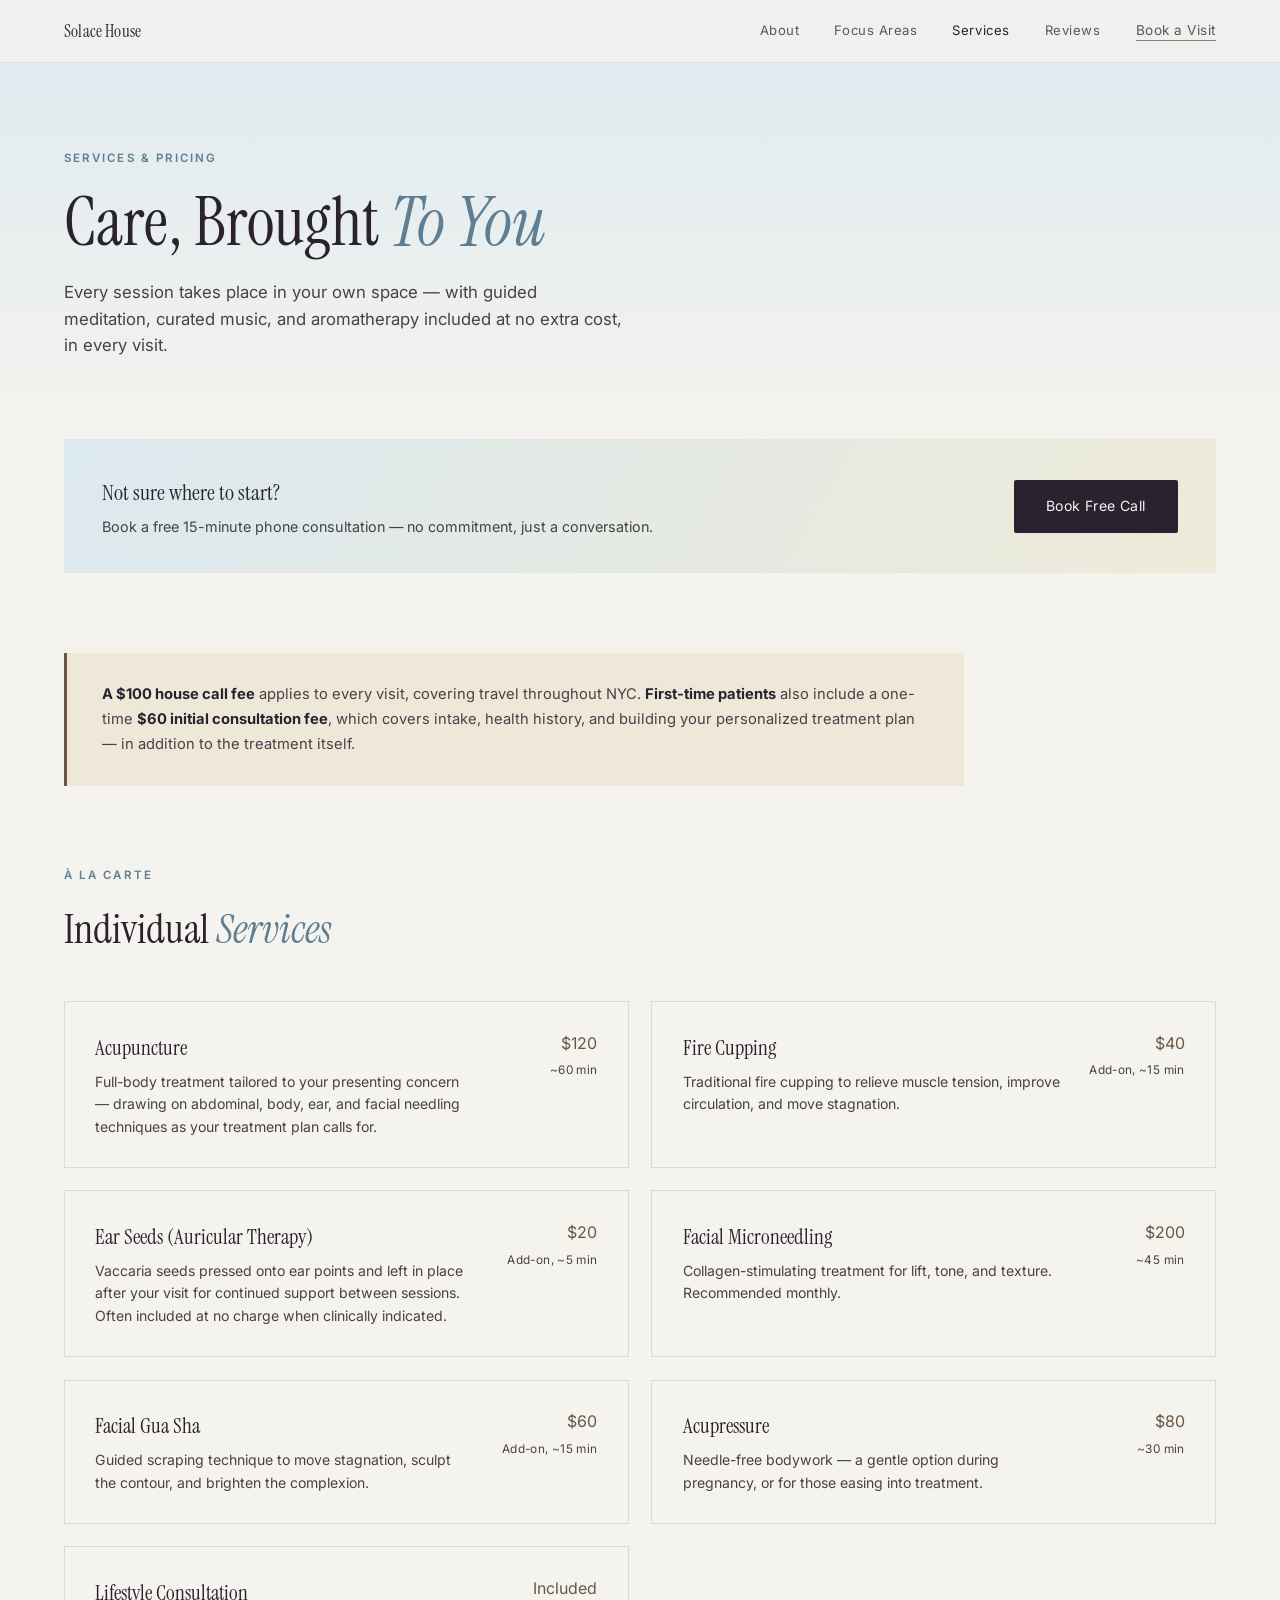
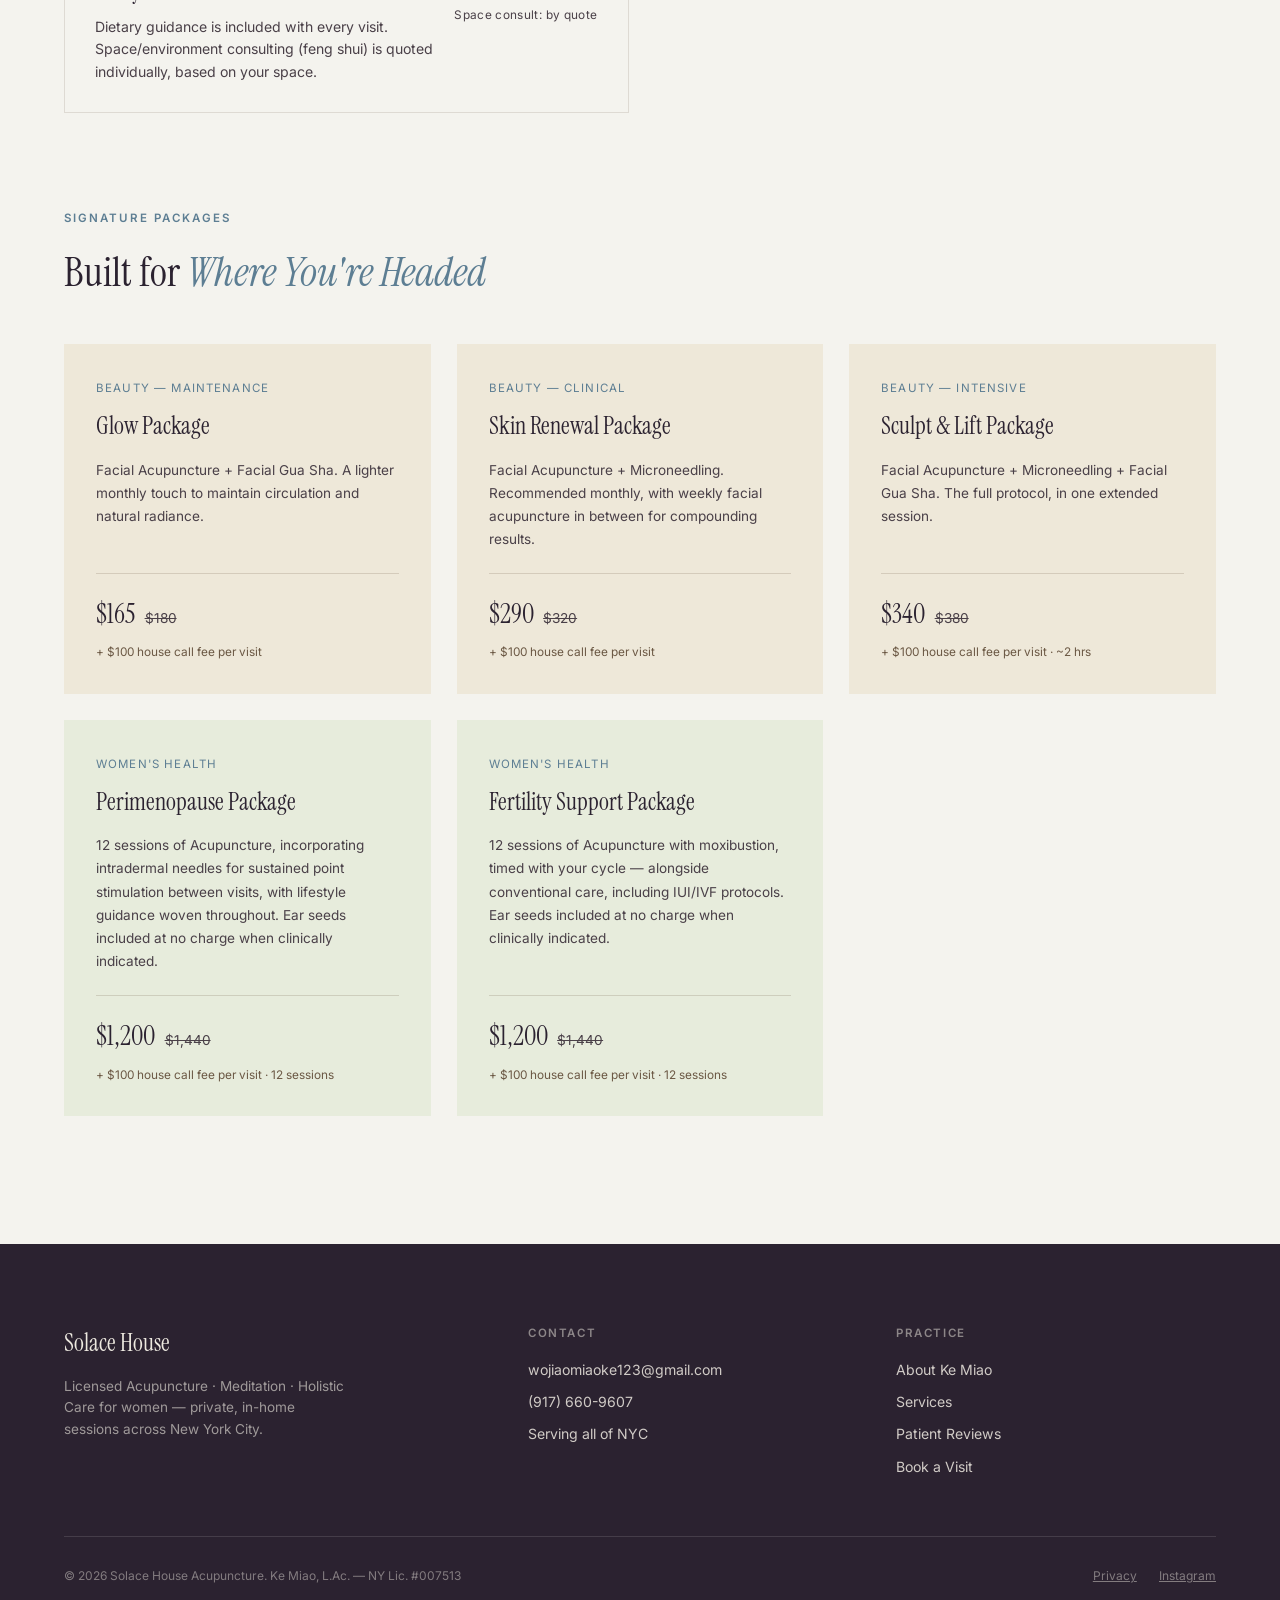
==== services.html @ d76f9a74 "Initial commit: Solace House Acupuncture website" ====
<!DOCTYPE html>
<html lang="en">
<head>
<meta charset="UTF-8">
<meta name="viewport" content="width=device-width, initial-scale=1.0">
<title>Services &amp; Pricing | Solace House Acupuncture, NYC</title>
<link rel="preconnect" href="https://fonts.googleapis.com">
<link rel="preconnect" href="https://fonts.gstatic.com" crossorigin>
<link href="https://fonts.googleapis.com/css2?family=Instrument+Serif:ital@0;1&family=Inter:wght@300;400;500;600&family=Cormorant:ital,wght@1,400;1,500&display=swap" rel="stylesheet">
<link rel="stylesheet" href="assets/css/style.css">
</head>
<body>

<div data-include="nav"></div>

<section class="page-hero">
  <span class="eyebrow">Services &amp; Pricing</span>
  <h1>Care, Brought <em>To You</em></h1>
  <p>Every session takes place in your own space — with guided meditation,
     curated music, and aromatherapy included at no extra cost, in every visit.</p>
</section>

<div class="free-call-banner">
  <div>
    <h3>Not sure where to start?</h3>
    <p>Book a free 15-minute phone consultation — no commitment, just a conversation.</p>
  </div>
  <a href="book.html" class="btn-primary">Book Free Call</a>
</div>

<div class="pricing-note">
  <strong>A $100 house call fee</strong> applies to every visit, covering
  travel throughout NYC. <strong>First-time
  patients</strong> also include a one-time <strong>$60 initial consultation
  fee</strong>, which covers intake, health history, and building your
  personalized treatment plan — in addition to the treatment itself.
</div>

<div class="section-label">
  <span class="eyebrow">À La Carte</span>
  <h2>Individual <em>Services</em></h2>
</div>

<div class="service-list">
  <div class="service-item">
    <div>
      <div class="si-name">Acupuncture</div>
      <div class="si-desc">Full-body treatment tailored to your presenting concern — drawing on abdominal, body, ear, and facial needling techniques as your treatment plan calls for.</div>
    </div>
    <div class="si-price">$120<span class="si-duration">~60 min</span></div>
  </div>

  <div class="service-item">
    <div>
      <div class="si-name">Fire Cupping</div>
      <div class="si-desc">Traditional fire cupping to relieve muscle tension, improve circulation, and move stagnation.</div>
    </div>
    <div class="si-price">$40<span class="si-duration">Add-on, ~15 min</span></div>
  </div>

  <div class="service-item">
    <div>
      <div class="si-name">Ear Seeds (Auricular Therapy)</div>
      <div class="si-desc">Vaccaria seeds pressed onto ear points and left in place after your visit for continued support between sessions. Often included at no charge when clinically indicated.</div>
    </div>
    <div class="si-price">$20<span class="si-duration">Add-on, ~5 min</span></div>
  </div>

  <div class="service-item">
    <div>
      <div class="si-name">Facial Microneedling</div>
      <div class="si-desc">Collagen-stimulating treatment for lift, tone, and texture. Recommended monthly.</div>
    </div>
    <div class="si-price">$200<span class="si-duration">~45 min</span></div>
  </div>

  <div class="service-item">
    <div>
      <div class="si-name">Facial Gua Sha</div>
      <div class="si-desc">Guided scraping technique to move stagnation, sculpt the contour, and brighten the complexion.</div>
    </div>
    <div class="si-price">$60<span class="si-duration">Add-on, ~15 min</span></div>
  </div>

  <div class="service-item">
    <div>
      <div class="si-name">Acupressure</div>
      <div class="si-desc">Needle-free bodywork — a gentle option during pregnancy, or for those easing into treatment.</div>
    </div>
    <div class="si-price">$80<span class="si-duration">~30 min</span></div>
  </div>

  <div class="service-item">
    <div>
      <div class="si-name">Lifestyle Consultation</div>
      <div class="si-desc">Dietary guidance is included with every visit. Space/environment consulting (feng shui) is quoted individually, based on your space.</div>
    </div>
    <div class="si-price">Included<span class="si-duration">Space consult: by quote</span></div>
  </div>
</div>

<div class="section-label">
  <span class="eyebrow">Signature Packages</span>
  <h2>Built for <em>Where You're Headed</em></h2>
</div>

<div class="package-grid">
  <div class="package-card">
    <span class="pkg-eyebrow">Beauty — Maintenance</span>
    <h3>Glow Package</h3>
    <p class="pkg-includes">Facial Acupuncture + Facial Gua Sha. A lighter monthly touch to maintain circulation and natural radiance.</p>
    <div class="pkg-price-row">
      <span class="pkg-price">$165</span>
      <span class="pkg-was">$180</span>
    </div>
    <p class="pkg-note">+ $100 house call fee per visit</p>
  </div>

  <div class="package-card">
    <span class="pkg-eyebrow">Beauty — Clinical</span>
    <h3>Skin Renewal Package</h3>
    <p class="pkg-includes">Facial Acupuncture + Microneedling. Recommended monthly, with weekly facial acupuncture in between for compounding results.</p>
    <div class="pkg-price-row">
      <span class="pkg-price">$290</span>
      <span class="pkg-was">$320</span>
    </div>
    <p class="pkg-note">+ $100 house call fee per visit</p>
  </div>

  <div class="package-card">
    <span class="pkg-eyebrow">Beauty — Intensive</span>
    <h3>Sculpt &amp; Lift Package</h3>
    <p class="pkg-includes">Facial Acupuncture + Microneedling + Facial Gua Sha. The full protocol, in one extended session.</p>
    <div class="pkg-price-row">
      <span class="pkg-price">$340</span>
      <span class="pkg-was">$380</span>
    </div>
    <p class="pkg-note">+ $100 house call fee per visit · ~2 hrs</p>
  </div>

  <div class="package-card tier-hormone">
    <span class="pkg-eyebrow">Women's Health</span>
    <h3>Perimenopause Package</h3>
    <p class="pkg-includes">12 sessions of Acupuncture, incorporating intradermal needles for sustained point stimulation between visits, with lifestyle guidance woven throughout. Ear seeds included at no charge when clinically indicated.</p>
    <div class="pkg-price-row">
      <span class="pkg-price">$1,200</span>
      <span class="pkg-was">$1,440</span>
    </div>
    <p class="pkg-note">+ $100 house call fee per visit · 12 sessions</p>
  </div>

  <div class="package-card tier-hormone">
    <span class="pkg-eyebrow">Women's Health</span>
    <h3>Fertility Support Package</h3>
    <p class="pkg-includes">12 sessions of Acupuncture with moxibustion, timed with your cycle — alongside conventional care, including IUI/IVF protocols. Ear seeds included at no charge when clinically indicated.</p>
    <div class="pkg-price-row">
      <span class="pkg-price">$1,200</span>
      <span class="pkg-was">$1,440</span>
    </div>
    <p class="pkg-note">+ $100 house call fee per visit · 12 sessions</p>
  </div>
</div>

<div data-include="footer"></div>

<script src="assets/js/include.js"></script>
</body>
</html>
---- assets/css/style.css ----
/* ============================================
   SOLACE HOUSE ACUPUNCTURE — SHARED STYLESHEET
   Shared across all pages. Edit here, changes apply site-wide.
   ============================================ */

:root {
  --sky: #A9C4D4;
  --sky-deep: #5D7E93;
  --earth: #6B5844;
  --moss: #6E7F5C;
  --bg: #F4F3EE;
  --ink: #2B2230;
  --ink-soft: #4A4048;
}

* { margin: 0; padding: 0; box-sizing: border-box; }

html { scroll-behavior: smooth; }

body {
  background: var(--bg);
  color: var(--ink);
  font-family: 'Inter', sans-serif;
  font-weight: 400;
  line-height: 1.6;
  overflow-x: hidden;
}

h1, h2, h3 {
  font-family: 'Instrument Serif', serif;
  font-weight: 400;
  letter-spacing: 0;
}

.eyebrow {
  font-family: 'Inter', sans-serif;
  font-size: 0.72rem;
  letter-spacing: 0.18em;
  text-transform: uppercase;
  color: var(--sky-deep);
  font-weight: 600;
}

.italic-line {
  font-family: 'Cormorant', serif;
  font-style: italic;
  font-weight: 400;
}

/* ---------- NAV ---------- */
nav {
  position: fixed;
  top: 0; left: 0; right: 0;
  z-index: 100;
  display: flex;
  justify-content: space-between;
  align-items: center;
  padding: 1.1rem 5vw;
  color: var(--ink);
  background: rgba(244,243,238,0.75);
  backdrop-filter: blur(10px);
  -webkit-backdrop-filter: blur(10px);
  border-bottom: 1px solid rgba(107,88,68,0.12);
}
.nav-mark {
  font-family: 'Instrument Serif', serif;
  font-size: 1.05rem;
  letter-spacing: 0.01em;
  color: inherit;
  text-decoration: none;
}
.nav-links {
  display: flex;
  gap: 2.2rem;
  list-style: none;
  font-size: 0.82rem;
  letter-spacing: 0.04em;
}
.nav-links a {
  color: inherit;
  text-decoration: none;
  opacity: 0.75;
  transition: opacity 0.2s ease;
}
.nav-links a:hover,
.nav-links a.active { opacity: 1; }

.nav-toggle {
  display: none;
  background: none;
  border: none;
  cursor: pointer;
  padding: 0.5rem;
  z-index: 101;
}
.nav-toggle span {
  display: block;
  width: 22px;
  height: 1.5px;
  background: var(--ink);
  margin: 5px 0;
  transition: transform 0.3s ease, opacity 0.3s ease;
}
.nav-toggle.open span:nth-child(1) { transform: translateY(6.5px) rotate(45deg); }
.nav-toggle.open span:nth-child(2) { opacity: 0; }
.nav-toggle.open span:nth-child(3) { transform: translateY(-6.5px) rotate(-45deg); }

@media (max-width: 720px) {
  .nav-toggle { display: block; }
  .nav-links {
    position: fixed;
    top: 0;
    right: 0;
    height: 100vh;
    width: 72%;
    max-width: 300px;
    flex-direction: column;
    align-items: flex-start;
    background: var(--bg);
    padding: 6.5rem 2.2rem 2rem;
    gap: 1.8rem;
    font-size: 1.02rem;
    transform: translateX(100%);
    transition: transform 0.35s ease;
    box-shadow: -12px 0 34px rgba(43,34,48,0.12);
  }
  .nav-links.open { transform: translateX(0); }
  body.nav-open { overflow: hidden; }
}

/* ---------- PAGE HERO (used on inner pages, shorter than homepage hero) ---------- */
.page-hero {
  padding: 9rem 5vw 5rem;
  background: linear-gradient(180deg, #DCE9EF 0%, var(--bg) 100%);
}
.page-hero h1 {
  font-size: clamp(2.6rem, 5.5vw, 4.2rem);
  font-weight: 400;
  line-height: 1.1;
  margin-top: 1rem;
  max-width: 780px;
}
.page-hero h1 em { font-style: italic; color: var(--sky-deep); }
.page-hero p {
  margin-top: 1.2rem;
  font-size: 1.05rem;
  color: var(--ink-soft);
  max-width: 560px;
}

/* ---------- HOMEPAGE HERO ---------- */
.hero {
  position: relative;
  min-height: 100svh;
  display: flex;
  flex-direction: column;
  justify-content: center;
  padding: 0 5vw;
  background: linear-gradient(180deg, #DCE9EF 0%, #E9E6DC 55%, var(--bg) 100%);
  overflow: hidden;
}

.hero-content {
  max-width: 620px;
  padding-top: 6.5rem;
  position: relative;
  z-index: 2;
}

.hero-eyebrow {
  opacity: 0;
  animation: riseIn 1s ease forwards 0.2s;
}

.hero h1 {
  font-size: clamp(3.2rem, 7.6vw, 6.2rem);
  font-weight: 400;
  line-height: 1.08;
  letter-spacing: -0.005em;
  margin: 1.3rem 0 1.8rem;
  color: var(--ink);
  opacity: 0;
  animation: riseIn 1.1s ease forwards 0.4s;
}

.hero h1 em {
  font-style: italic;
  color: var(--sky-deep);
}

.hero-sub {
  font-size: 1.05rem;
  color: var(--ink-soft);
  max-width: 460px;
  margin-bottom: 1.6rem;
  opacity: 0;
  animation: riseIn 1.1s ease forwards 0.65s;
}

.hero-quote {
  font-family: 'Cormorant', serif;
  font-style: italic;
  font-size: 1.35rem;
  color: var(--earth);
  margin-bottom: 2.4rem;
  opacity: 0;
  animation: riseIn 1.1s ease forwards 0.85s;
}

.cta-row {
  display: flex;
  gap: 1rem;
  align-items: center;
  opacity: 0;
  animation: riseIn 1.1s ease forwards 1.05s;
}

.btn-primary {
  background: var(--ink);
  color: var(--bg);
  border: none;
  padding: 0.95rem 2rem;
  font-family: 'Inter', sans-serif;
  font-size: 0.88rem;
  letter-spacing: 0.03em;
  cursor: pointer;
  border-radius: 2px;
  transition: background 0.3s ease, transform 0.3s ease;
  text-decoration: none;
  display: inline-block;
}
.btn-primary:hover { background: var(--sky-deep); transform: translateY(-1px); }

.btn-ghost {
  color: var(--ink);
  text-decoration: none;
  font-size: 0.85rem;
  border-bottom: 1px solid var(--earth);
  padding-bottom: 2px;
}

@keyframes riseIn {
  from { opacity: 0; transform: translateY(16px); }
  to { opacity: 1; transform: translateY(0); }
}

/* Horizon line signature element */
.horizon-wrap {
  position: absolute;
  left: 0; right: 0;
  bottom: 14%;
  z-index: 1;
  pointer-events: none;
}
.horizon-line {
  width: 100%;
  height: 90px;
  display: block;
}
.horizon-path {
  stroke-dasharray: 1400;
  stroke-dashoffset: 1400;
  animation: drawHorizon 2.2s cubic-bezier(0.65,0,0.35,1) forwards 0.3s;
}
@keyframes drawHorizon {
  to { stroke-dashoffset: 0; }
}

.breath-circle {
  position: absolute;
  right: 8vw;
  top: 18%;
  width: 260px;
  height: 260px;
  border-radius: 50%;
  border: 1px solid rgba(93,126,147,0.35);
  animation: breathe 11s ease-in-out infinite;
  z-index: 1;
}
.breath-circle::before {
  content: '';
  position: absolute;
  inset: 30px;
  border-radius: 50%;
  border: 1px solid rgba(107,88,68,0.25);
}
@keyframes breathe {
  0%, 100% { transform: scale(1); opacity: 0.55; }
  50% { transform: scale(1.08); opacity: 0.9; }
}
@media (max-width: 900px) {
  .breath-circle { display: none; }
}

.scroll-cue {
  position: absolute;
  bottom: 2.4rem;
  left: 5vw;
  font-size: 0.7rem;
  letter-spacing: 0.15em;
  text-transform: uppercase;
  color: var(--ink-soft);
  display: flex;
  align-items: center;
  gap: 0.6rem;
  z-index: 2;
}
.scroll-cue::after {
  content: '';
  width: 28px;
  height: 1px;
  background: var(--earth);
}

/* ---------- SECTION DIVIDER (wavy transition between sections) ---------- */
.divider {
  position: relative;
  height: 1px;
  background: var(--bg);
}
.divider svg {
  display: block;
  width: 100%;
  height: 110px;
}

/* ---------- ABOUT / TWO-COLUMN CONTENT LAYOUT ---------- */
.about {
  padding: 3rem 5vw 8rem;
  background: #EEE8D9;
  display: grid;
  grid-template-columns: 0.9fr 1.4fr;
  gap: 5vw;
  position: relative;
  overflow: hidden;
}

.about::before {
  content: '';
  position: absolute;
  width: 480px;
  height: 480px;
  border-radius: 50%;
  background: radial-gradient(circle, rgba(110,127,92,0.10) 0%, transparent 70%);
  top: -10%;
  left: -8%;
  pointer-events: none;
}

@media (max-width: 900px) {
  .about { grid-template-columns: 1fr; gap: 2.5rem; padding: 6rem 6vw; }
}

.about-label {
  align-self: start;
  position: sticky;
  top: 8rem;
}
.about-label .eyebrow { margin-bottom: 1.2rem; display: block; }
.about-label h2 {
  font-size: clamp(2.3rem, 3.9vw, 3.3rem);
  font-weight: 400;
  line-height: 1.15;
  color: var(--ink);
}
.about-label h2 em {
  font-style: italic;
  color: var(--moss);
}

@media (max-width: 900px) {
  .about-label { position: static; }
}

.about-body p {
  font-size: 1.06rem;
  line-height: 1.75;
  letter-spacing: 0.005em;
  color: var(--ink-soft);
  margin-bottom: 1.6rem;
  max-width: 620px;
}

.about-body strong {
  color: var(--ink);
  font-weight: 600;
}

.credentials-row {
  display: flex;
  flex-wrap: wrap;
  gap: 0.7rem;
  margin: 2rem 0 2.4rem;
}
.credential-pill {
  border: 1px solid rgba(107,88,68,0.3);
  padding: 0.5rem 1.1rem;
  font-size: 0.78rem;
  letter-spacing: 0.03em;
  color: var(--earth);
  border-radius: 100px;
}

.signature-quote {
  margin-top: 3rem;
  padding-top: 2.4rem;
  border-top: 1px solid rgba(107,88,68,0.25);
}
.signature-quote p {
  font-family: 'Cormorant', serif;
  font-style: italic;
  font-size: 1.5rem;
  color: var(--earth);
  line-height: 1.4;
  max-width: 560px;
}

/* ---------- HOMEPAGE ENTRY CARDS ---------- */
.entry {
  padding: 6rem 5vw 8rem;
  background: #EEE8D9;
  position: relative;
  overflow: hidden;
}
.entry::before {
  content: '';
  position: absolute;
  width: 480px;
  height: 480px;
  border-radius: 50%;
  background: radial-gradient(circle, rgba(110,127,92,0.10) 0%, transparent 70%);
  top: -10%;
  left: -8%;
  pointer-events: none;
}
.entry-head {
  max-width: 620px;
  margin-bottom: 3.5rem;
  position: relative;
  z-index: 1;
}
.entry-head .eyebrow { display: block; margin-bottom: 1rem; }
.entry-head h2 {
  font-size: clamp(2.2rem, 3.8vw, 3.1rem);
  font-weight: 400;
  line-height: 1.15;
}
.entry-head h2 em { font-style: italic; color: var(--moss); }

.entry-grid {
  display: grid;
  grid-template-columns: repeat(3, 1fr);
  gap: 1.6rem;
  position: relative;
  z-index: 1;
}
@media (max-width: 900px) {
  .entry-grid { grid-template-columns: 1fr; }
}
.entry-card {
  background: var(--bg);
  border: 1px solid rgba(107,88,68,0.16);
  padding: 2.4rem 2rem;
  text-decoration: none;
  color: var(--ink);
  display: block;
  transition: transform 0.3s ease, border-color 0.3s ease;
}
.entry-card:hover {
  transform: translateY(-4px);
  border-color: var(--sky-deep);
}
.entry-card .num {
  font-family: 'Cormorant', serif;
  font-style: italic;
  font-size: 1rem;
  color: var(--sky-deep);
  display: block;
  margin-bottom: 1.2rem;
}
.entry-card h3 {
  font-size: 1.5rem;
  font-weight: 400;
  margin-bottom: 0.7rem;
}
.entry-card p {
  font-size: 0.9rem;
  color: var(--ink-soft);
  line-height: 1.6;
}
.entry-card .arrow {
  display: inline-block;
  margin-top: 1.2rem;
  font-size: 0.8rem;
  color: var(--earth);
  letter-spacing: 0.04em;
}

/* ---------- HOMEPAGE — QUOTE STRIP ---------- */
.quote-strip {
  padding: 7rem 5vw;
  background: var(--bg);
  text-align: center;
}
.quote-strip blockquote {
  font-family: 'Cormorant', serif;
  font-style: italic;
  font-size: clamp(1.4rem, 2.6vw, 2rem);
  color: var(--earth);
  max-width: 760px;
  margin: 0 auto 1.4rem;
  line-height: 1.5;
}
.quote-strip cite {
  font-style: normal;
  font-size: 0.78rem;
  letter-spacing: 0.08em;
  text-transform: uppercase;
  color: var(--ink-soft);
}
.quote-strip .see-all {
  display: inline-block;
  margin-top: 2rem;
  font-size: 0.85rem;
  color: var(--ink);
  border-bottom: 1px solid var(--earth);
  text-decoration: none;
  padding-bottom: 2px;
}

/* ---------- FOCUS AREAS ---------- */
.focus-block {
  display: grid;
  grid-template-columns: 1fr 1fr;
  align-items: center;
  gap: 6vw;
  padding: 6rem 5vw;
}
.focus-block.theme-neutral { background: var(--bg); }
.focus-block.theme-hormone {
  background: linear-gradient(180deg, var(--bg) 0%, #D6E0C3 50%, var(--bg) 100%);
}
.focus-block.theme-earth {
  background: linear-gradient(180deg, var(--bg) 0%, #D9C6A5 100%);
}

.focus-block:nth-child(even) .focus-text { order: 2; }
.focus-block:nth-child(even) .focus-visual { order: 1; }

@media (max-width: 900px) {
  .focus-block { grid-template-columns: 1fr; gap: 2.5rem; padding: 4.5rem 6vw; }
  .focus-block:nth-child(even) .focus-text { order: 1; }
  .focus-block:nth-child(even) .focus-visual { order: 2; }
}

.focus-text .num {
  font-family: 'Cormorant', serif;
  font-style: italic;
  font-size: 1.1rem;
  color: var(--sky-deep);
  display: block;
  margin-bottom: 1rem;
}
.focus-text h2 {
  font-size: clamp(2rem, 3.4vw, 2.7rem);
  font-weight: 400;
  line-height: 1.15;
  margin-bottom: 1.4rem;
}
.focus-text h2 em { font-style: italic; color: var(--moss); }
.focus-text p {
  font-size: 1.02rem;
  line-height: 1.75;
  color: var(--ink-soft);
  max-width: 480px;
  margin-bottom: 1.4rem;
}
.focus-text .study-note {
  font-size: 0.8rem;
  letter-spacing: 0.04em;
  color: var(--earth);
  border-top: 1px solid rgba(107,88,68,0.25);
  padding-top: 1rem;
  max-width: 420px;
}

.focus-visual {
  display: flex;
  align-items: center;
  justify-content: center;
}
.focus-visual svg { width: 100%; max-width: 340px; height: auto; }

/* ---------- SERVICES PAGE ---------- */
.pricing-note {
  margin: 0 5vw 5rem;
  padding: 1.8rem 2.2rem;
  background: #EEE8D9;
  border-left: 3px solid var(--earth);
  font-size: 0.92rem;
  color: var(--ink-soft);
  line-height: 1.7;
  max-width: 900px;
}
.pricing-note strong { color: var(--ink); }

.free-call-banner {
  margin: 0 5vw 5rem;
  padding: 2.2rem 2.4rem;
  background: linear-gradient(120deg, #DCE9EF 0%, #EDEAD9 100%);
  display: flex;
  justify-content: space-between;
  align-items: center;
  flex-wrap: wrap;
  gap: 1.2rem;
}
.free-call-banner h3 {
  font-size: 1.4rem;
  font-weight: 400;
}
.free-call-banner p {
  font-size: 0.9rem;
  color: var(--ink-soft);
  margin-top: 0.3rem;
}

.section-label {
  padding: 0 5vw;
  margin-bottom: 2.4rem;
}
.section-label .eyebrow { display: block; margin-bottom: 0.8rem; }
.section-label h2 {
  font-size: clamp(1.9rem, 3.2vw, 2.6rem);
  font-weight: 400;
}
.section-label h2 em { font-style: italic; color: var(--sky-deep); }

.service-list {
  padding: 0 5vw 6rem;
  display: grid;
  grid-template-columns: repeat(2, 1fr);
  gap: 1.4rem;
}
@media (max-width: 800px) {
  .service-list { grid-template-columns: 1fr; }
}
.service-item {
  border: 1px solid rgba(107,88,68,0.16);
  padding: 1.8rem 1.9rem;
  display: flex;
  justify-content: space-between;
  gap: 1rem;
}
.service-item .si-name {
  font-family: 'Instrument Serif', serif;
  font-size: 1.3rem;
  margin-bottom: 0.4rem;
}
.service-item .si-desc {
  font-size: 0.88rem;
  color: var(--ink-soft);
  line-height: 1.6;
  max-width: 380px;
}
.service-item .si-price {
  text-align: right;
  white-space: nowrap;
  font-size: 1rem;
  color: var(--earth);
}
.service-item .si-duration {
  display: block;
  font-size: 0.74rem;
  color: var(--ink-soft);
  margin-top: 0.3rem;
  letter-spacing: 0.03em;
}

.package-grid {
  padding: 0 5vw 8rem;
  display: grid;
  grid-template-columns: repeat(3, 1fr);
  gap: 1.6rem;
}
@media (max-width: 1000px) {
  .package-grid { grid-template-columns: 1fr; }
}
.package-card {
  background: #EEE8D9;
  padding: 2.2rem 2rem 2rem;
  display: flex;
  flex-direction: column;
  position: relative;
}
.package-card.tier-hormone { background: #E7ECDC; }
.package-card .pkg-eyebrow {
  font-size: 0.72rem;
  letter-spacing: 0.1em;
  text-transform: uppercase;
  color: var(--sky-deep);
  margin-bottom: 0.6rem;
}
.package-card h3 {
  font-size: 1.5rem;
  font-weight: 400;
  margin-bottom: 0.8rem;
}
.package-card .pkg-includes {
  font-size: 0.85rem;
  color: var(--ink-soft);
  line-height: 1.7;
  margin-bottom: 1.4rem;
  flex-grow: 1;
}
.package-card .pkg-price-row {
  display: flex;
  align-items: baseline;
  gap: 0.6rem;
  border-top: 1px solid rgba(107,88,68,0.2);
  padding-top: 1.1rem;
}
.package-card .pkg-price {
  font-family: 'Instrument Serif', serif;
  font-size: 1.7rem;
  color: var(--ink);
}
.package-card .pkg-was {
  font-size: 0.85rem;
  color: var(--ink-soft);
  text-decoration: line-through;
}
.package-card .pkg-note {
  font-size: 0.74rem;
  color: var(--earth);
  margin-top: 0.5rem;
}

/* ---------- TESTIMONIALS PAGE ---------- */
.testimonial-section {
  padding: 4rem 5vw;
}
.testimonial-section:nth-of-type(odd) { background: var(--bg); }
.testimonial-section:nth-of-type(even) { background: #EEE8D9; }

.testimonial-section .section-label { padding: 0; margin-bottom: 2.2rem; }

.testimonial-grid {
  display: grid;
  grid-template-columns: repeat(2, 1fr);
  gap: 1.6rem;
}
@media (max-width: 800px) {
  .testimonial-grid { grid-template-columns: 1fr; }
}
.testimonial-card {
  background: rgba(255,255,255,0.5);
  border: 1px solid rgba(107,88,68,0.14);
  padding: 2rem 2.1rem;
}
.testimonial-card p {
  font-family: 'Cormorant', serif;
  font-style: italic;
  font-size: 1.2rem;
  line-height: 1.55;
  color: var(--ink);
  margin-bottom: 1.2rem;
}
.testimonial-card cite {
  font-style: normal;
  font-size: 0.76rem;
  letter-spacing: 0.06em;
  text-transform: uppercase;
  color: var(--earth);
}

.letter-block {
  padding: 7rem 5vw;
  background: var(--ink);
  color: #EDE9E0;
}
.letter-block .eyebrow { color: var(--sky); display: block; margin-bottom: 1rem; }
.letter-block h2 {
  color: #F4F3EE;
  font-size: clamp(1.9rem, 3.2vw, 2.6rem);
  font-weight: 400;
  margin-bottom: 2.2rem;
  max-width: 600px;
}
.letter-block .letter-text {
  max-width: 720px;
  font-family: 'Cormorant', serif;
  font-style: italic;
  font-size: 1.3rem;
  line-height: 1.8;
  color: rgba(237,233,224,0.92);
}
.letter-block .letter-text p { margin-bottom: 1.3rem; }
.letter-block cite {
  display: block;
  margin-top: 1.6rem;
  font-style: normal;
  font-size: 0.8rem;
  letter-spacing: 0.06em;
  text-transform: uppercase;
  color: rgba(237,233,224,0.55);
}

/* ---------- FEEDBACK FORM ---------- */
.feedback-block {
  padding: 7rem 5vw;
  background: linear-gradient(180deg, var(--bg) 0%, #E7ECDC 100%);
}
.feedback-inner {
  max-width: 640px;
  margin: 0 auto;
  text-align: center;
}
.feedback-inner .eyebrow { display: block; margin-bottom: 1rem; }
.feedback-inner h2 {
  font-size: clamp(2rem, 3.4vw, 2.8rem);
  font-weight: 400;
  margin-bottom: 1rem;
}
.feedback-inner h2 em { font-style: italic; color: var(--moss); }
.feedback-inner > p {
  font-size: 1rem;
  color: var(--ink-soft);
  margin-bottom: 2.4rem;
}
.feedback-form {
  text-align: left;
  display: flex;
  flex-direction: column;
  gap: 1.2rem;
}
.feedback-form label {
  font-size: 0.76rem;
  letter-spacing: 0.06em;
  text-transform: uppercase;
  color: var(--earth);
  margin-bottom: 0.5rem;
  display: block;
}
.feedback-form input,
.feedback-form textarea {
  width: 100%;
  border: 1px solid rgba(107,88,68,0.3);
  background: rgba(255,255,255,0.6);
  padding: 0.9rem 1rem;
  font-family: 'Inter', sans-serif;
  font-size: 0.95rem;
  color: var(--ink);
}
.feedback-form textarea {
  min-height: 120px;
  resize: vertical;
}
.feedback-form input:focus,
.feedback-form textarea:focus {
  outline: none;
  border-color: var(--sky-deep);
}
.feedback-form button {
  align-self: flex-start;
  margin-top: 0.4rem;
}

/* ---------- BOOKING PAGE ---------- */
/* ---------- LEGAL / PRIVACY PAGE ---------- */
.legal-content {
  max-width: 760px;
  margin: 0 auto;
  padding: 3rem 5vw 7rem;
}
.legal-content h2 {
  font-size: 1.5rem;
  font-weight: 400;
  margin: 2.6rem 0 1rem;
}
.legal-content h2:first-child { margin-top: 0; }
.legal-content p {
  font-size: 0.98rem;
  line-height: 1.75;
  color: var(--ink-soft);
  margin-bottom: 1.2rem;
}
.legal-content ul {
  margin: 0 0 1.2rem 1.3rem;
  color: var(--ink-soft);
  font-size: 0.98rem;
  line-height: 1.75;
}
.legal-content a { color: var(--earth); }
.legal-updated {
  font-size: 0.8rem;
  color: var(--earth);
  letter-spacing: 0.03em;
  margin-bottom: 2.5rem;
  display: block;
}
.legal-note {
  margin-top: 3rem;
  padding: 1.6rem 1.8rem;
  background: #EEE8D9;
  border-left: 3px solid var(--earth);
  font-size: 0.88rem;
  color: var(--ink-soft);
  line-height: 1.7;
}

.booking-section {
  padding: 3rem 5vw 7rem;
}
.calendly-wrap {
  max-width: 900px;
  margin: 0 auto;
  border: 1px solid rgba(107,88,68,0.16);
  background: #fff;
}
.booking-alt {
  max-width: 900px;
  margin: 3rem auto 0;
  padding: 2rem 2.2rem;
  background: #EEE8D9;
  text-align: center;
  font-size: 0.92rem;
  color: var(--ink-soft);
}
.booking-alt a { color: var(--earth); }

.about-portrait {
  margin-top: 2.4rem;
  width: 100%;
  max-width: 320px;
}
.about-portrait img {
  width: 100%;
  height: auto;
  display: block;
  filter: drop-shadow(0 18px 34px rgba(43,34,48,0.18))
          drop-shadow(0 4px 10px rgba(43,34,48,0.10));
}
@media (max-width: 900px) {
  .about-portrait { max-width: 240px; margin: 1.6rem auto 0; }
}

footer {
  background: var(--ink);
  color: #EDE9E0;
  padding: 5rem 5vw 2.5rem;
}
.footer-grid {
  display: grid;
  grid-template-columns: 1.3fr 1fr 1fr;
  gap: 3rem;
  padding-bottom: 3rem;
  border-bottom: 1px solid rgba(255,255,255,0.12);
}
@media (max-width: 720px) {
  .footer-grid { grid-template-columns: 1fr; gap: 2.2rem; }
}
.footer-brand {
  font-family: 'Instrument Serif', serif;
  font-size: 1.5rem;
  margin-bottom: 0.8rem;
}
.footer-tagline {
  font-size: 0.85rem;
  color: rgba(237,233,224,0.6);
  max-width: 280px;
  line-height: 1.6;
}
.footer-col h4 {
  font-family: 'Inter', sans-serif;
  font-size: 0.72rem;
  letter-spacing: 0.14em;
  text-transform: uppercase;
  color: rgba(237,233,224,0.5);
  margin-bottom: 1rem;
  font-weight: 600;
}
.footer-col a, .footer-col p {
  display: block;
  color: rgba(237,233,224,0.85);
  text-decoration: none;
  font-size: 0.88rem;
  margin-bottom: 0.7rem;
  line-height: 1.5;
}
.footer-col a:hover { color: #fff; }
.footer-bottom {
  display: flex;
  justify-content: space-between;
  align-items: center;
  padding-top: 1.8rem;
  font-size: 0.75rem;
  color: rgba(237,233,224,0.45);
  flex-wrap: wrap;
  gap: 1rem;
}
.footer-bottom a {
  color: rgba(237,233,224,0.45);
  margin-left: 1.2rem;
}
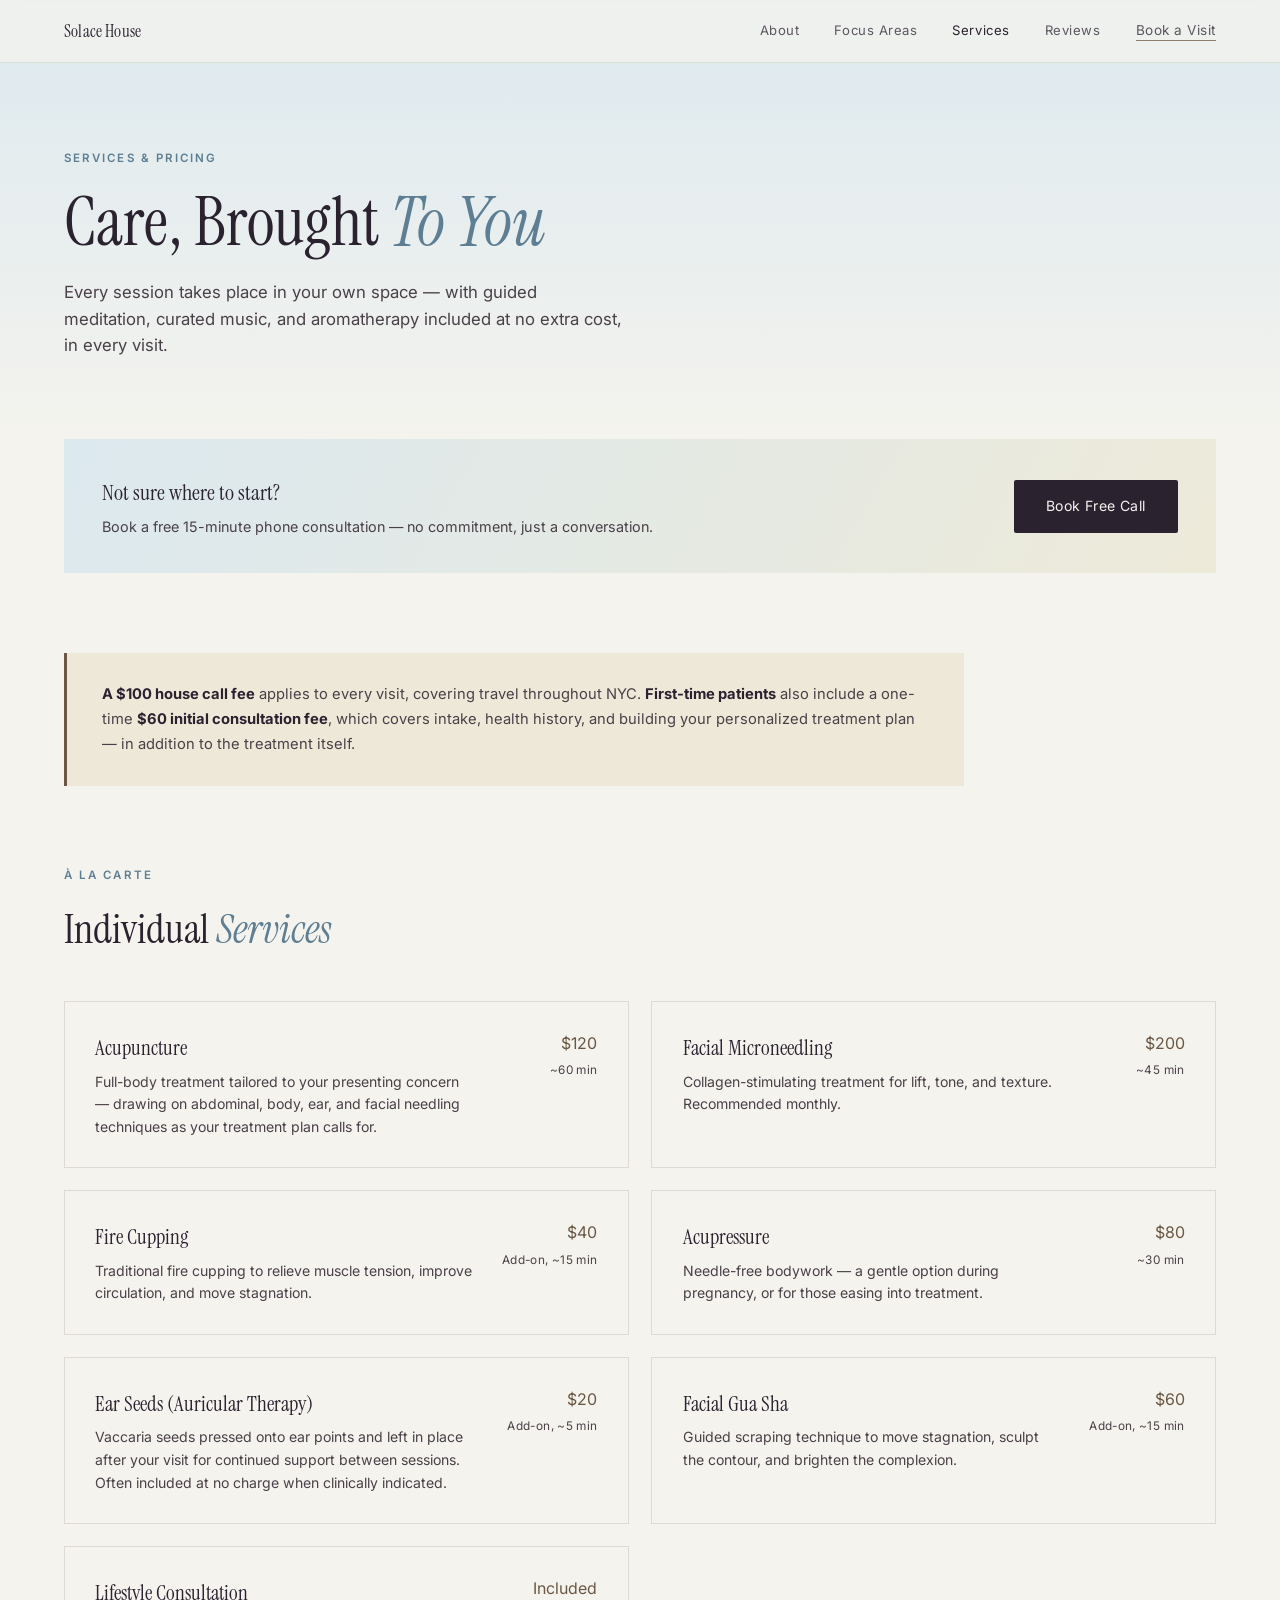
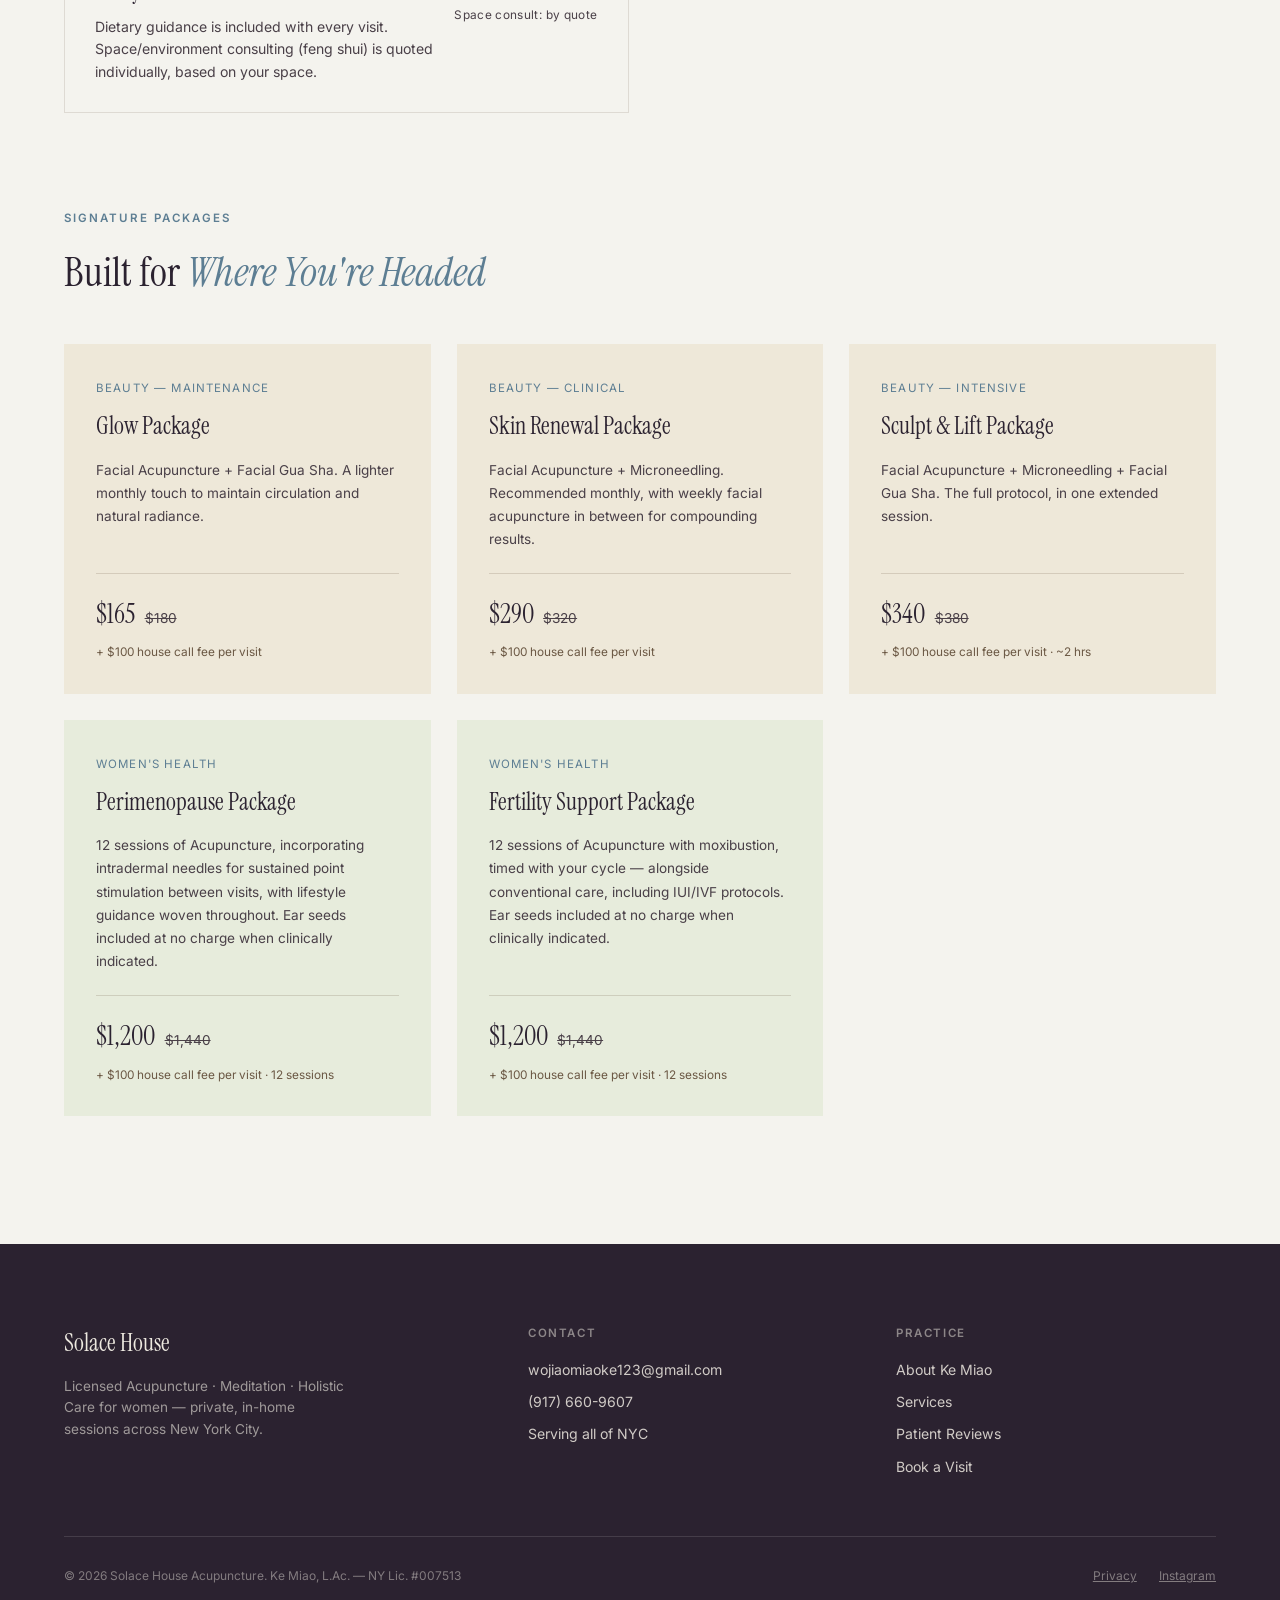
==== commit 8104da01: "Update portrait photo and reorder services list" ====
--- a/services.html
+++ b/services.html
@@ -52,10 +52,26 @@
 
   <div class="service-item">
     <div>
+      <div class="si-name">Facial Microneedling</div>
+      <div class="si-desc">Collagen-stimulating treatment for lift, tone, and texture. Recommended monthly.</div>
+    </div>
+    <div class="si-price">$200<span class="si-duration">~45 min</span></div>
+  </div>
+
+  <div class="service-item">
+    <div>
       <div class="si-name">Fire Cupping</div>
       <div class="si-desc">Traditional fire cupping to relieve muscle tension, improve circulation, and move stagnation.</div>
     </div>
     <div class="si-price">$40<span class="si-duration">Add-on, ~15 min</span></div>
+  </div>
+
+  <div class="service-item">
+    <div>
+      <div class="si-name">Acupressure</div>
+      <div class="si-desc">Needle-free bodywork — a gentle option during pregnancy, or for those easing into treatment.</div>
+    </div>
+    <div class="si-price">$80<span class="si-duration">~30 min</span></div>
   </div>
 
   <div class="service-item">
@@ -68,26 +84,10 @@
 
   <div class="service-item">
     <div>
-      <div class="si-name">Facial Microneedling</div>
-      <div class="si-desc">Collagen-stimulating treatment for lift, tone, and texture. Recommended monthly.</div>
-    </div>
-    <div class="si-price">$200<span class="si-duration">~45 min</span></div>
-  </div>
-
-  <div class="service-item">
-    <div>
       <div class="si-name">Facial Gua Sha</div>
       <div class="si-desc">Guided scraping technique to move stagnation, sculpt the contour, and brighten the complexion.</div>
     </div>
     <div class="si-price">$60<span class="si-duration">Add-on, ~15 min</span></div>
-  </div>
-
-  <div class="service-item">
-    <div>
-      <div class="si-name">Acupressure</div>
-      <div class="si-desc">Needle-free bodywork — a gentle option during pregnancy, or for those easing into treatment.</div>
-    </div>
-    <div class="si-price">$80<span class="si-duration">~30 min</span></div>
   </div>
 
   <div class="service-item">
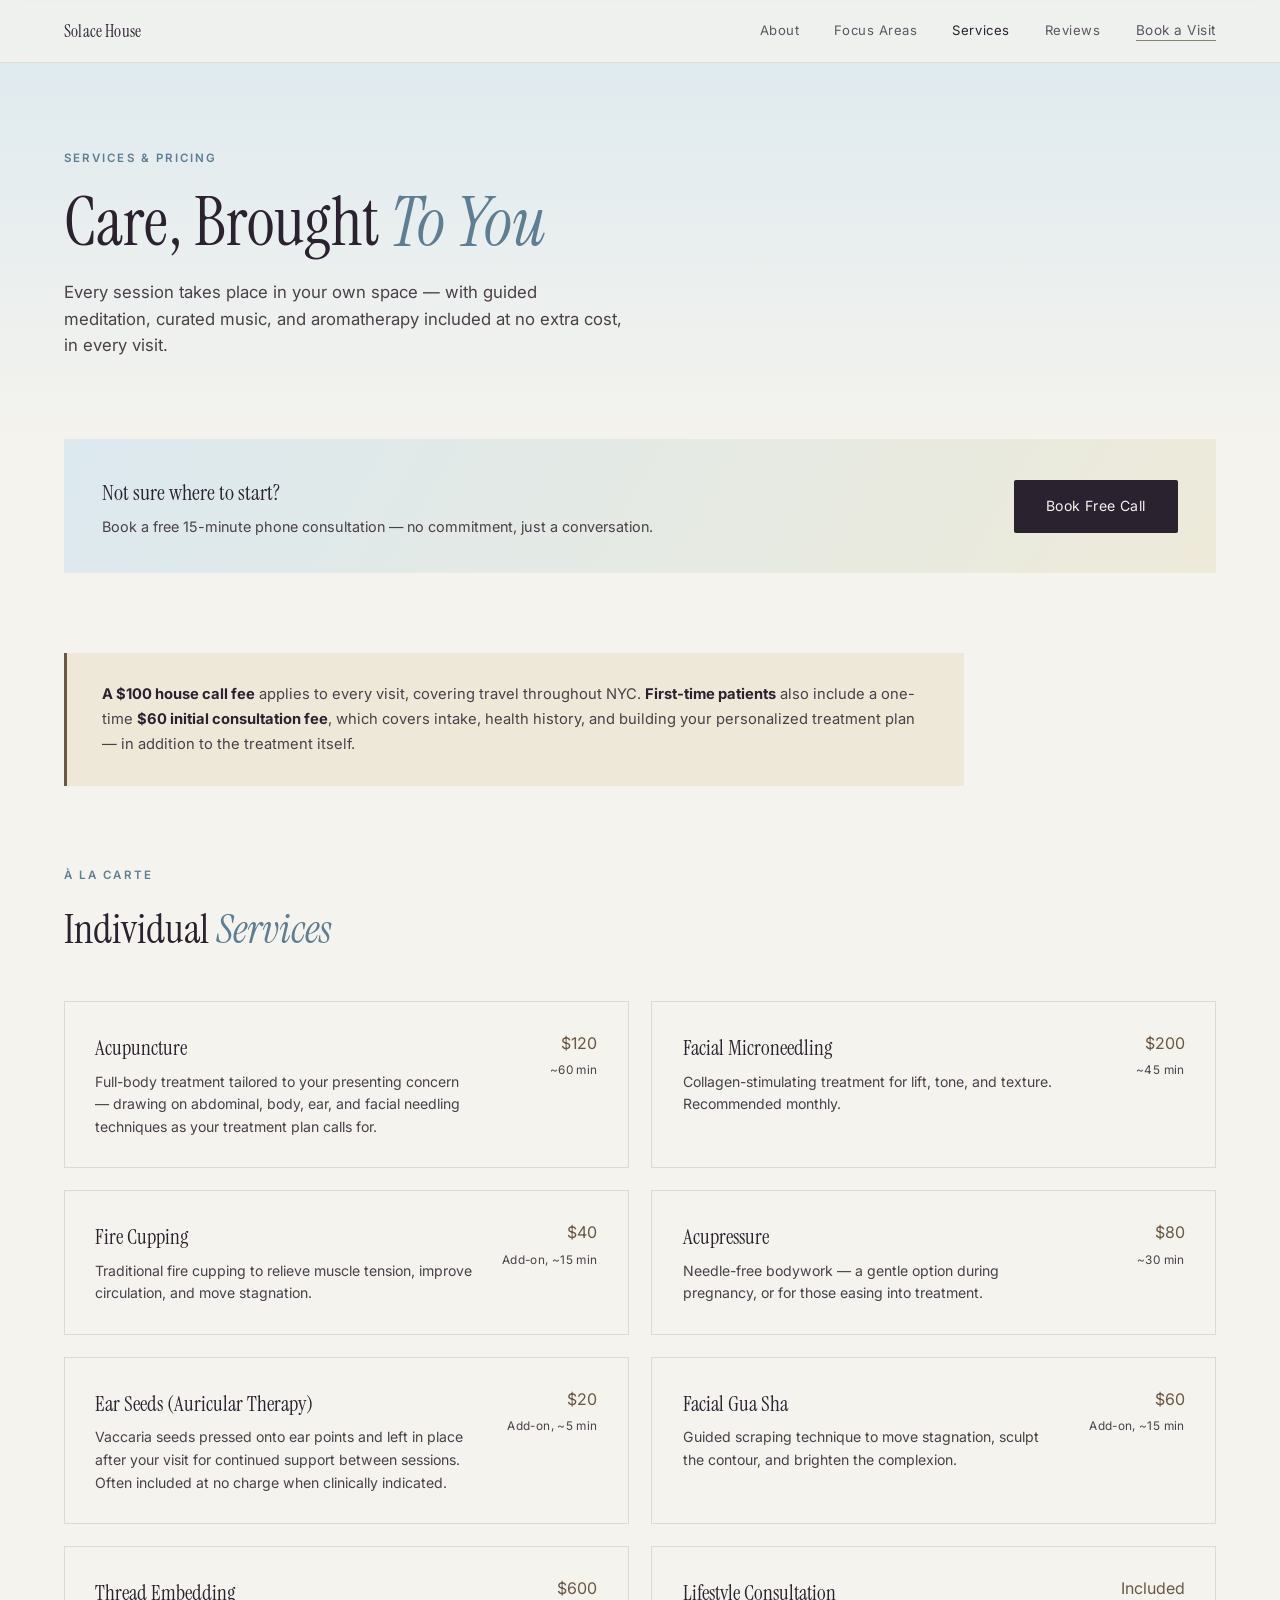
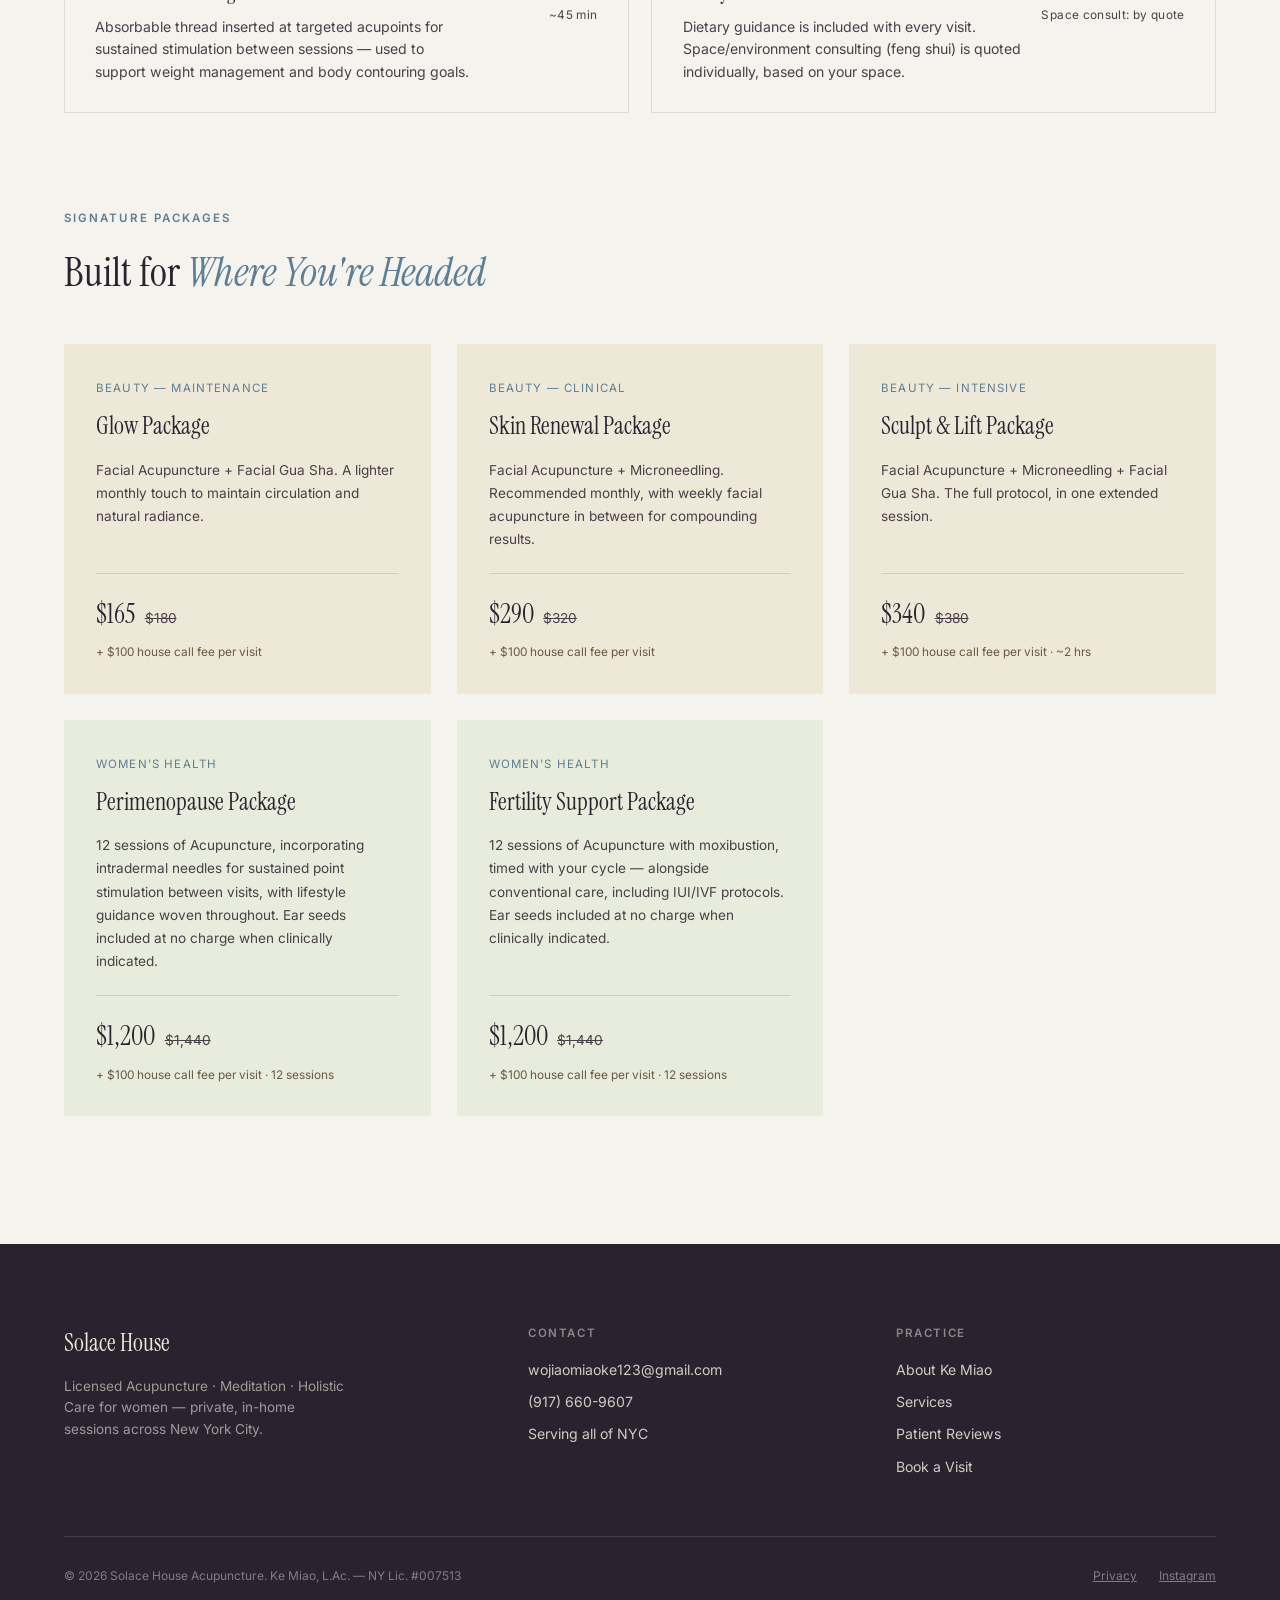
==== commit 67f7f30b: "Add thread embedding service" ====
--- a/services.html
+++ b/services.html
@@ -92,6 +92,14 @@
 
   <div class="service-item">
     <div>
+      <div class="si-name">Thread Embedding</div>
+      <div class="si-desc">Absorbable thread inserted at targeted acupoints for sustained stimulation between sessions — used to support weight management and body contouring goals.</div>
+    </div>
+    <div class="si-price">$600<span class="si-duration">~45 min</span></div>
+  </div>
+
+  <div class="service-item">
+    <div>
       <div class="si-name">Lifestyle Consultation</div>
       <div class="si-desc">Dietary guidance is included with every visit. Space/environment consulting (feng shui) is quoted individually, based on your space.</div>
     </div>
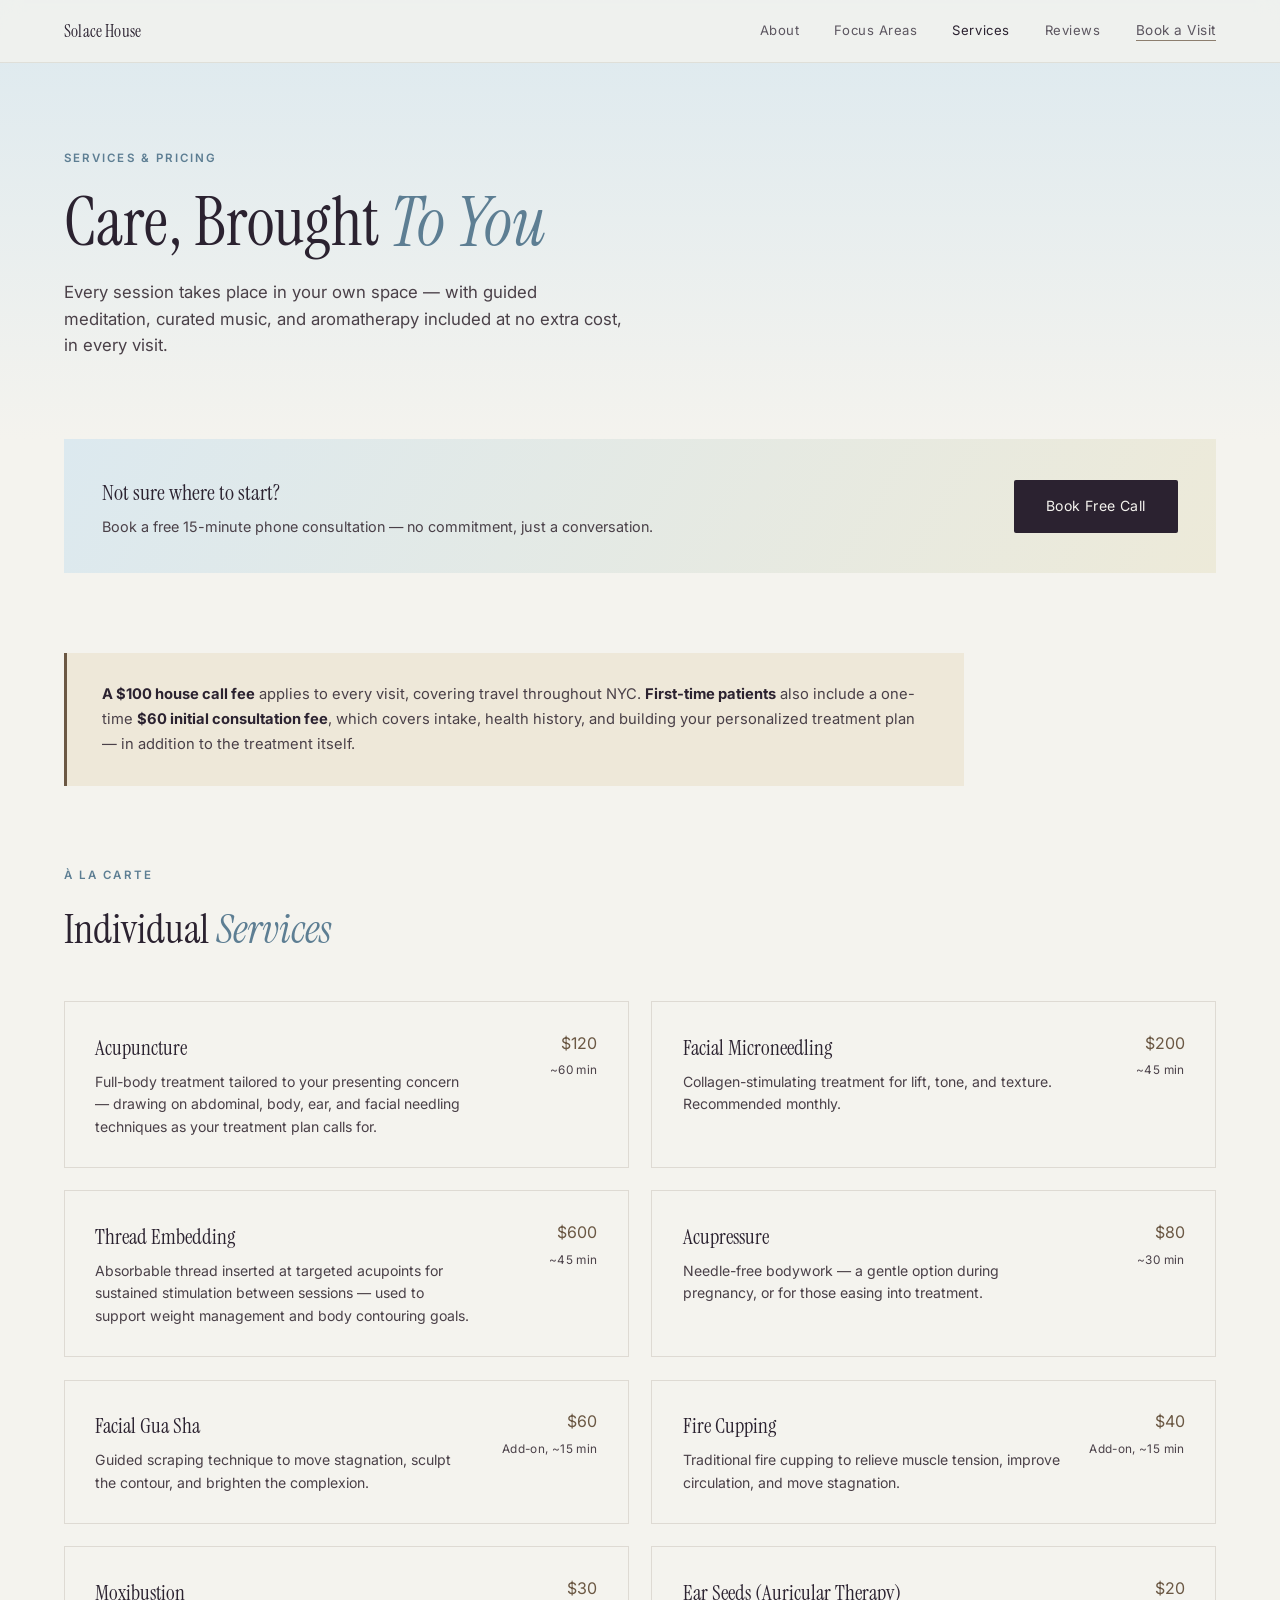
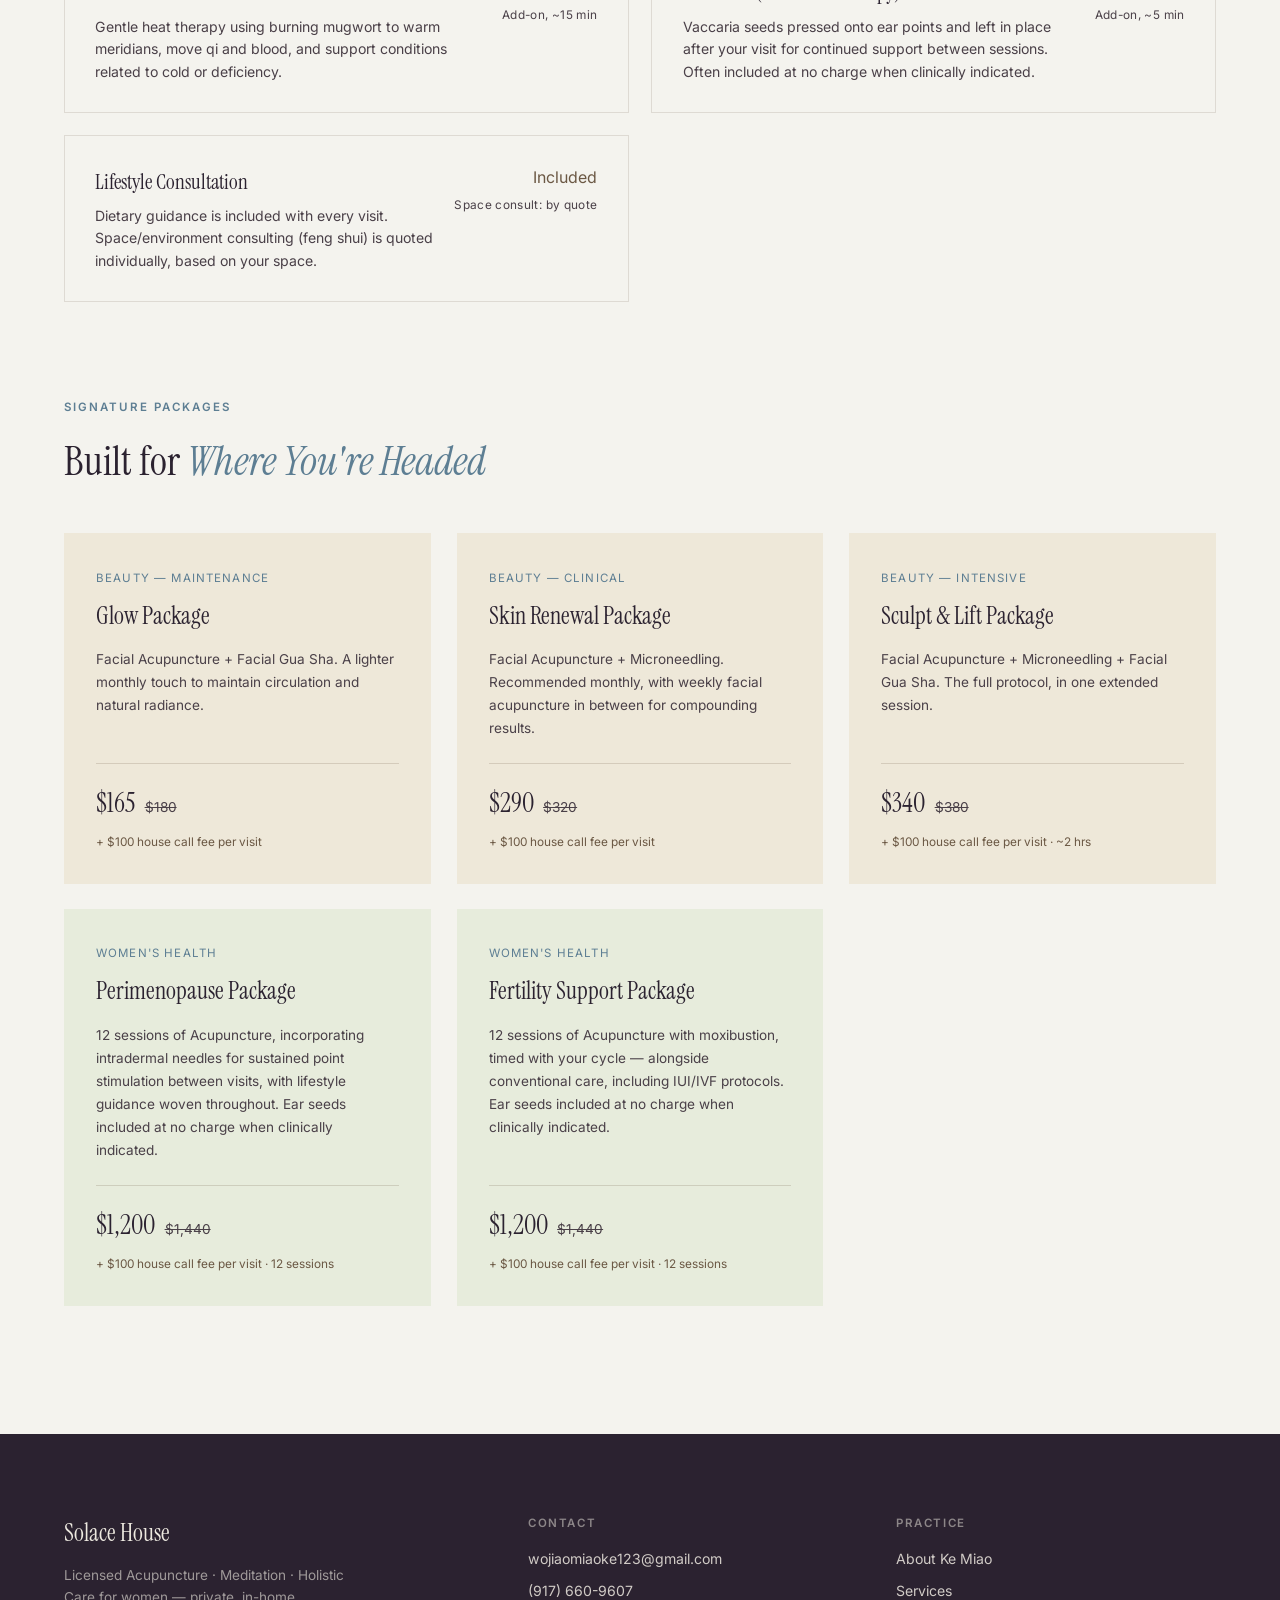
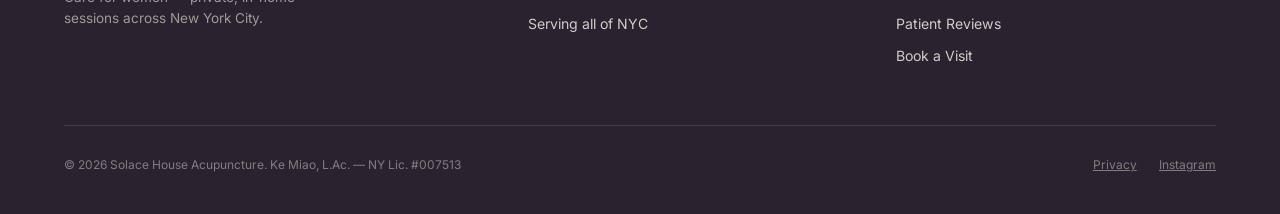
==== commit 4d99c84f: "Reorder services list and add moxibustion" ====
--- a/services.html
+++ b/services.html
@@ -60,10 +60,10 @@
 
   <div class="service-item">
     <div>
-      <div class="si-name">Fire Cupping</div>
-      <div class="si-desc">Traditional fire cupping to relieve muscle tension, improve circulation, and move stagnation.</div>
+      <div class="si-name">Thread Embedding</div>
+      <div class="si-desc">Absorbable thread inserted at targeted acupoints for sustained stimulation between sessions — used to support weight management and body contouring goals.</div>
     </div>
-    <div class="si-price">$40<span class="si-duration">Add-on, ~15 min</span></div>
+    <div class="si-price">$600<span class="si-duration">~45 min</span></div>
   </div>
 
   <div class="service-item">
@@ -76,14 +76,6 @@
 
   <div class="service-item">
     <div>
-      <div class="si-name">Ear Seeds (Auricular Therapy)</div>
-      <div class="si-desc">Vaccaria seeds pressed onto ear points and left in place after your visit for continued support between sessions. Often included at no charge when clinically indicated.</div>
-    </div>
-    <div class="si-price">$20<span class="si-duration">Add-on, ~5 min</span></div>
-  </div>
-
-  <div class="service-item">
-    <div>
       <div class="si-name">Facial Gua Sha</div>
       <div class="si-desc">Guided scraping technique to move stagnation, sculpt the contour, and brighten the complexion.</div>
     </div>
@@ -92,10 +84,26 @@
 
   <div class="service-item">
     <div>
-      <div class="si-name">Thread Embedding</div>
-      <div class="si-desc">Absorbable thread inserted at targeted acupoints for sustained stimulation between sessions — used to support weight management and body contouring goals.</div>
+      <div class="si-name">Fire Cupping</div>
+      <div class="si-desc">Traditional fire cupping to relieve muscle tension, improve circulation, and move stagnation.</div>
     </div>
-    <div class="si-price">$600<span class="si-duration">~45 min</span></div>
+    <div class="si-price">$40<span class="si-duration">Add-on, ~15 min</span></div>
+  </div>
+
+  <div class="service-item">
+    <div>
+      <div class="si-name">Moxibustion</div>
+      <div class="si-desc">Gentle heat therapy using burning mugwort to warm meridians, move qi and blood, and support conditions related to cold or deficiency.</div>
+    </div>
+    <div class="si-price">$30<span class="si-duration">Add-on, ~15 min</span></div>
+  </div>
+
+  <div class="service-item">
+    <div>
+      <div class="si-name">Ear Seeds (Auricular Therapy)</div>
+      <div class="si-desc">Vaccaria seeds pressed onto ear points and left in place after your visit for continued support between sessions. Often included at no charge when clinically indicated.</div>
+    </div>
+    <div class="si-price">$20<span class="si-duration">Add-on, ~5 min</span></div>
   </div>
 
   <div class="service-item">
